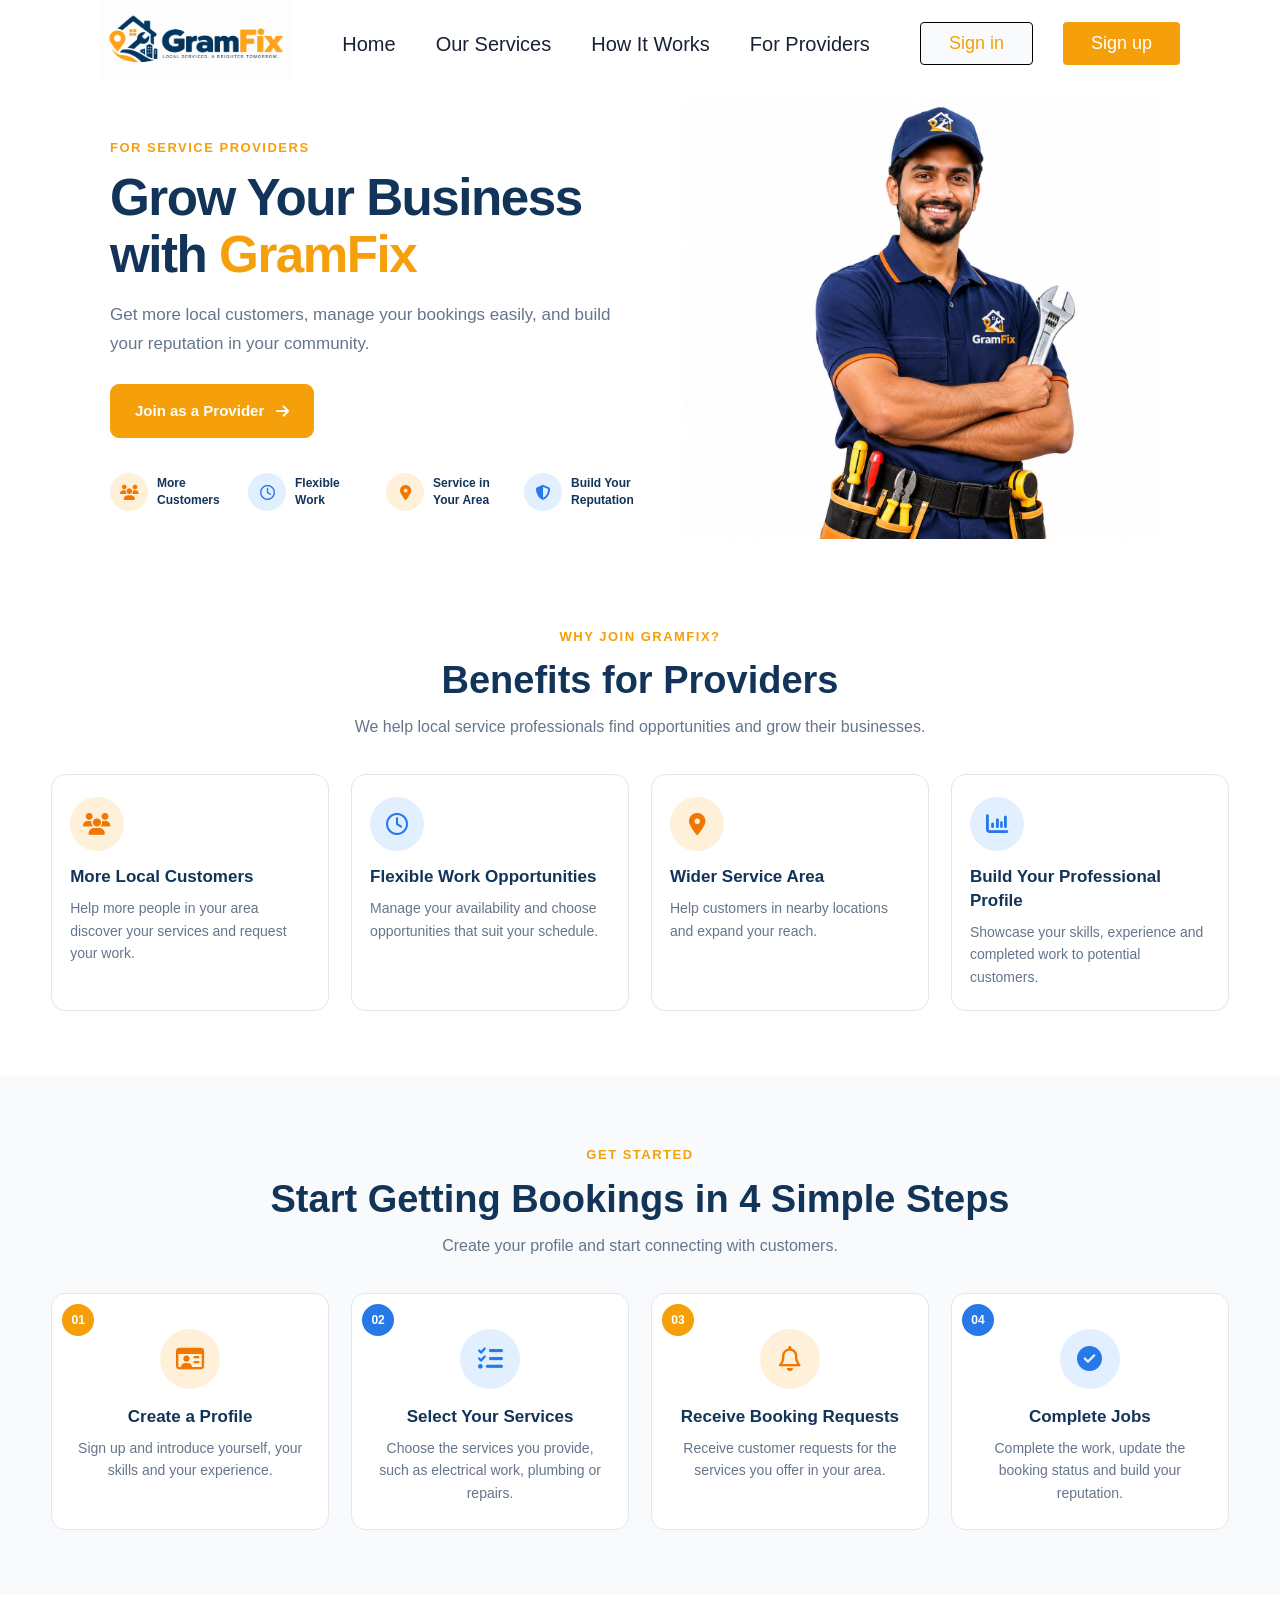
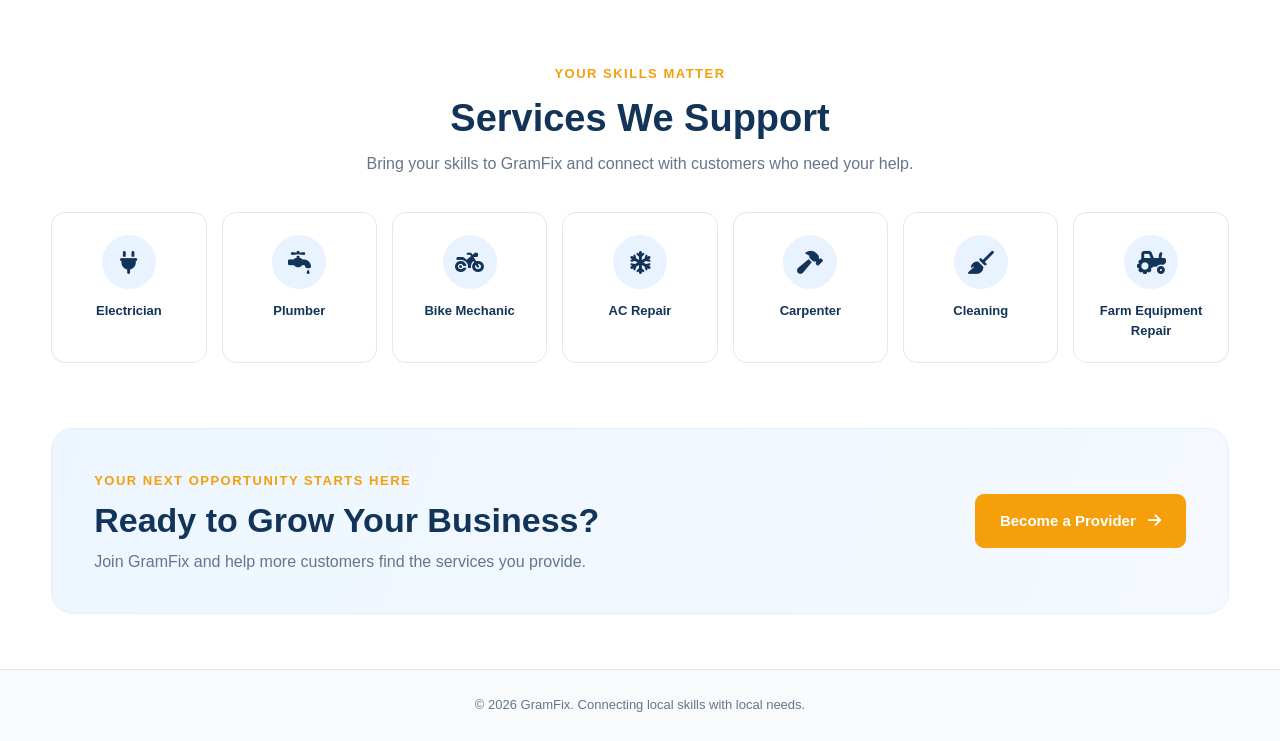
==== for_poviders.html @ dd723c1d "all nav page requirments completed" ====
<!doctype html>
<html lang="en">
    <head>
        <meta charset="UTF-8" />
        <meta name="viewport" content="width=device-width, initial-scale=1.0" />
        <title>GramFix</title>
        <link
            rel="stylesheet"
            href="https://cdnjs.cloudflare.com/ajax/libs/font-awesome/6.5.2/css/all.min.css"
        />
        <link rel="stylesheet" href="for_poviders.css" />
    </head>

    <body>
        <header class="site-header">
            <nav class="nav-bar">
                <div class="logo">
                    <img src="assets/logo.png" alt="logo image" />
                </div>
                <ul class="nav-menu">
                    <li><a href="index.html" class="active">Home</a></li>
                    <li><a href="our_services.html">Our Services</a></li>
                    <li><a href="how_it_works.html">How It Works</a></li>
                    <li><a href="for_poviders.html">For Providers </a></li>
                </ul>

                <div class="user-menu">
                    <button class="sign-in-button">Sign in</button>
                    <button class="sign-up-button">Sign up</button>
                </div>
            </nav>
        </header>

        <main>
            <section class="provider-hero">
                <div class="hero-content">
                    <span class="eyebrow">FOR SERVICE PROVIDERS</span>

                    <h1>
                        Grow Your Business<br />
                        with <span>GramFix</span>
                    </h1>

                    <p>
                        Get more local customers, manage your bookings easily,
                        and build your reputation in your community.
                    </p>

                    <a href="#join" class="primary-button">
                        Join as a Provider
                        <i class="fa-solid fa-arrow-right"></i>
                    </a>

                    <div class="hero-highlights">
                        <div class="highlight-item">
                            <span class="highlight-icon orange-icon">
                                <i class="fa-solid fa-users"></i>
                            </span>
                            <span>More<br />Customers</span>
                        </div>

                        <div class="highlight-item">
                            <span class="highlight-icon blue-icon">
                                <i class="fa-regular fa-clock"></i>
                            </span>
                            <span>Flexible<br />Work</span>
                        </div>

                        <div class="highlight-item">
                            <span class="highlight-icon orange-icon">
                                <i class="fa-solid fa-location-dot"></i>
                            </span>
                            <span>Service in<br />Your Area</span>
                        </div>

                        <div class="highlight-item">
                            <span class="highlight-icon blue-icon">
                                <i class="fa-solid fa-shield-halved"></i>
                            </span>
                            <span>Build Your<br />Reputation</span>
                        </div>
                    </div>
                </div>
                <div class="for-providers-img"><img src="assets\for-providers.jpeg" /></div>
            </section>

            <section class="benefits-section section-container">
                <div class="section-heading">
                    <span class="eyebrow">WHY JOIN GRAMFIX?</span>

                    <h2>Benefits for Providers</h2>

                    <p>
                        We help local service professionals find opportunities
                        and grow their businesses.
                    </p>
                </div>

                <div class="benefits-grid">
                    <article class="benefit-card">
                        <div class="benefit-icon orange-icon">
                            <i class="fa-solid fa-users"></i>
                        </div>

                        <h3>More Local Customers</h3>

                        <p>
                            Help more people in your area discover your services
                            and request your work.
                        </p>
                    </article>

                    <article class="benefit-card">
                        <div class="benefit-icon blue-icon">
                            <i class="fa-regular fa-clock"></i>
                        </div>

                        <h3>Flexible Work Opportunities</h3>

                        <p>
                            Manage your availability and choose opportunities
                            that suit your schedule.
                        </p>
                    </article>

                    <article class="benefit-card">
                        <div class="benefit-icon orange-icon">
                            <i class="fa-solid fa-location-dot"></i>
                        </div>

                        <h3>Wider Service Area</h3>

                        <p>
                            Help customers in nearby locations and expand your
                            reach.
                        </p>
                    </article>

                    <article class="benefit-card">
                        <div class="benefit-icon blue-icon">
                            <i class="fa-solid fa-chart-column"></i>
                        </div>

                        <h3>Build Your Professional Profile</h3>

                        <p>
                            Showcase your skills, experience and completed work
                            to potential customers.
                        </p>
                    </article>
                </div>
            </section>

            <section class="provider-steps-section">
                <div class="section-container">
                    <div class="section-heading">
                        <span class="eyebrow">GET STARTED</span>

                        <h2>Start Getting Bookings in 4 Simple Steps</h2>

                        <p>
                            Create your profile and start connecting with
                            customers.
                        </p>
                    </div>

                    <div class="steps-grid">
                        <article class="step-card">
                            <span class="step-number orange-number">01</span>

                            <div class="step-icon orange-icon">
                                <i class="fa-regular fa-id-card"></i>
                            </div>

                            <h3>Create a Profile</h3>

                            <p>
                                Sign up and introduce yourself, your skills and
                                your experience.
                            </p>
                        </article>

                        <article class="step-card">
                            <span class="step-number blue-number">02</span>

                            <div class="step-icon blue-icon">
                                <i class="fa-solid fa-list-check"></i>
                            </div>

                            <h3>Select Your Services</h3>

                            <p>
                                Choose the services you provide, such as
                                electrical work, plumbing or repairs.
                            </p>
                        </article>

                        <article class="step-card">
                            <span class="step-number orange-number">03</span>

                            <div class="step-icon orange-icon">
                                <i class="fa-regular fa-bell"></i>
                            </div>

                            <h3>Receive Booking Requests</h3>

                            <p>
                                Receive customer requests for the services you
                                offer in your area.
                            </p>
                        </article>

                        <article class="step-card">
                            <span class="step-number blue-number">04</span>

                            <div class="step-icon blue-icon">
                                <i class="fa-solid fa-circle-check"></i>
                            </div>

                            <h3>Complete Jobs</h3>

                            <p>
                                Complete the work, update the booking status and
                                build your reputation.
                            </p>
                        </article>
                    </div>
                </div>
            </section>

            <section class="services-section section-container">
                <div class="section-heading">
                    <span class="eyebrow">YOUR SKILLS MATTER</span>

                    <h2>Services We Support</h2>

                    <p>
                        Bring your skills to GramFix and connect with customers
                        who need your help.
                    </p>
                </div>

                <div class="provider-services-grid">
                    <article class="provider-service">
                        <div class="service-icon">
                            <i class="fa-solid fa-plug"></i>
                        </div>
                        <h3>Electrician</h3>
                    </article>

                    <article class="provider-service">
                        <div class="service-icon">
                            <i class="fa-solid fa-faucet-drip"></i>
                        </div>
                        <h3>Plumber</h3>
                    </article>

                    <article class="provider-service">
                        <div class="service-icon">
                            <i class="fa-solid fa-motorcycle"></i>
                        </div>
                        <h3>Bike Mechanic</h3>
                    </article>

                    <article class="provider-service">
                        <div class="service-icon">
                            <i class="fa-solid fa-snowflake"></i>
                        </div>
                        <h3>AC Repair</h3>
                    </article>

                    <article class="provider-service">
                        <div class="service-icon">
                            <i class="fa-solid fa-hammer"></i>
                        </div>
                        <h3>Carpenter</h3>
                    </article>

                    <article class="provider-service">
                        <div class="service-icon">
                            <i class="fa-solid fa-broom"></i>
                        </div>
                        <h3>Cleaning</h3>
                    </article>

                    <article class="provider-service">
                        <div class="service-icon">
                            <i class="fa-solid fa-tractor"></i>
                        </div>
                        <h3>Farm Equipment Repair</h3>
                    </article>
                </div>
            </section>

            <section class="join-section section-container" id="join">
                <div class="join-content">
                    <span class="eyebrow"
                        >YOUR NEXT OPPORTUNITY STARTS HERE</span
                    >

                    <h2>Ready to Grow Your Business?</h2>

                    <p>
                        Join GramFix and help more customers find the services
                        you provide.
                    </p>
                </div>

                <a href="#" class="primary-button join-button">
                    Become a Provider
                    <i class="fa-solid fa-arrow-right"></i>
                </a>
            </section>
        </main>

        <footer class="site-footer">
            <p>© 2026 GramFix. Connecting local skills with local needs.</p>
        </footer>
    </body>
</html>
---- for_poviders.css ----
:root {
    --primary: hsl(211, 67%, 21%);
    --primary-light: hsl(211, 64%, 40%);
    --accent: hsl(38, 92%, 50%);
    --accent-light: hsl(43, 96%, 56%);
    --background: hsl(210, 40%, 98%);
    --white: hsl(0, 0%, 100%);
    --text-primary: hsl(221, 38%, 15%);
    --text-secondary: hsl(215, 16%, 47%);
    --border: hsl(214, 32%, 91%);
}

* {
    margin: 0;
    padding: 0;
    box-sizing: border-box;
}

html {
    scroll-behavior: smooth;
}

.nav-bar {
    display: flex;
    justify-content: space-between;
    align-items: center;
    padding: 0 100px;
}

.logo img {
    height: 80px;
}

.nav-menu {
    display: flex;
    justify-content: center;
    list-style: none;
    gap: 40px;
}

.nav-menu li a {
    color: var(--text-primary);
    text-decoration: none;
    font-size: 20px;
    font-weight: 500;
}

.nav-menu li a:hover {
    color: var(--accent);
}

.user-menu {
    display: flex;
    gap: 30px;
}

.user-menu button {
    padding: 10px 28px;
    border-radius: 4px;
    font-size: 18px;
}

.sign-in-button {
    color: var(--accent);
    background-color: var(--background);
    border: 1px solid black;
}

.sign-up-button {
    background-color: var(--accent);
    color: var(--white);
    border: none;
}

body {
    font-family: Arial, Helvetica, sans-serif;
    background: var(--white);
    color: var(--text-primary);
    line-height: 1.6;
}

a {
    color: inherit;
    text-decoration: none;
}

img {
    height: 440px;
}

.section-container {
    width: min(1200px, 92%);
    margin: 0 auto;
}

.eyebrow {
    display: inline-block;
    margin-bottom: 10px;
    color: var(--accent);
    font-size: 13px;
    font-weight: 800;
    letter-spacing: 1.5px;
}

.primary-button {
    display: inline-flex;
    align-items: center;
    justify-content: center;
    gap: 12px;
    padding: 14px 24px;
    border: 1px solid var(--accent);
    border-radius: 9px;
    background: var(--accent);
    color: var(--white);
    font-size: 15px;
    font-weight: 700;
    cursor: pointer;
    transition: 0.2s ease;
}

.primary-button:hover {
    background: #e88700;
    border-color: #e88700;
    transform: translateY(-2px);
}

.primary-button i {
    transition: transform 0.2s ease;
}

.primary-button:hover i {
    transform: translateX(4px);
}

.orange-icon {
    color: #f07800;
    background: #fff0d9;
}

.blue-icon {
    color: #2879e8;
    background: #e1efff;
}

.provider-hero {
    display: grid;
    grid-template-columns: 1.05fr 0.95fr;
    align-items: center;
    gap: 35px;
    min-height: 470px;
    padding: 0px 110px;
    overflow: hidden;
}

.hero-content {
    position: relative;
    z-index: 2;
}

.hero-content h1 {
    margin-bottom: 18px;
    color: var(--primary);
    font-size: clamp(34px, 4vw, 54px);
    font-weight: 800;
    line-height: 1.12;
    letter-spacing: -1.5px;
}

.hero-content h1 span {
    color: var(--accent);
}

.hero-content > p {
    max-width: 520px;
    margin-bottom: 25px;
    color: var(--text-secondary);
    font-size: 17px;
    line-height: 1.7;
}

.hero-highlights {
    display: grid;
    grid-template-columns: repeat(4, minmax(0, 1fr));
    gap: 14px;
    margin-top: 35px;
}

.highlight-item {
    display: flex;
    align-items: center;
    gap: 9px;
    color: var(--primary);
    font-size: 12px;
    font-weight: 700;
    line-height: 1.4;
}

.highlight-icon {
    display: flex;
    align-items: center;
    justify-content: center;
    width: 38px;
    height: 38px;
    flex-shrink: 0;
    border-radius: 50%;
    font-size: 15px;
}

.hero-visual {
    position: relative;
    display: flex;
    align-items: center;
    justify-content: center;
    min-height: 350px;
}

.hero-decoration {
    position: absolute;
    width: 340px;
    height: 340px;
    border-radius: 50%;
    background: #dcecff;
}

.hero-worker {
    position: relative;
    z-index: 1;
    width: 100%;
    max-width: 420px;
    height: 390px;
    object-fit: cover;
    object-position: center;
    border-radius: 180px 180px 20px 20px;
    box-shadow: 0 15px 35px rgba(18, 53, 91, 0.12);
}

.growth-note {
    position: absolute;
    z-index: 2;
    top: 25px;
    left: -12px;
    display: flex;
    align-items: center;
    gap: 10px;
    padding: 13px 17px;
    border: 1px solid var(--border);
    border-radius: 12px;
    background: var(--white);
    color: var(--primary);
    box-shadow: 0 8px 25px rgba(18, 53, 91, 0.1);
    font-size: 14px;
    font-weight: 700;
}

.growth-note i {
    color: var(--accent);
    font-size: 22px;
}

.booking-notification {
    position: absolute;
    z-index: 3;
    right: -5px;
    bottom: 25px;
    display: flex;
    align-items: center;
    gap: 12px;
    max-width: 255px;
    padding: 15px;
    border: 1px solid var(--border);
    border-radius: 13px;
    background: var(--white);
    box-shadow: 0 8px 25px rgba(18, 53, 91, 0.1);
}

.notification-icon {
    display: flex;
    align-items: center;
    justify-content: center;
    width: 40px;
    height: 40px;
    flex-shrink: 0;
    border-radius: 50%;
    background: #e4f7eb;
    color: #168b4b;
}

.booking-notification strong {
    color: var(--primary);
    font-size: 12px;
}

.booking-notification p {
    margin-top: 3px;
    color: var(--text-secondary);
    font-size: 11px;
    line-height: 1.4;
}

.section-heading {
    max-width: 750px;
    margin: 0 auto 35px;
    text-align: center;
}

.section-heading h2 {
    margin-bottom: 9px;
    color: var(--primary);
    font-size: clamp(27px, 3vw, 38px);
    font-weight: 800;
    line-height: 1.25;
}

.section-heading > p {
    color: var(--text-secondary);
    font-size: 16px;
}

.benefit-card,
.step-card,
.provider-service {
    min-width: 0;
    padding: 22px 18px;
    border: 1px solid var(--border);
    border-radius: 14px;
    background: var(--white);
    transition: 0.2s ease;
}

.benefit-card:hover,
.step-card:hover,
.provider-service:hover {
    border-color: var(--accent);
    background: #fffaf2;
    transform: translateY(-3px);
}

.benefits-section {
    padding-top: 65px;
    padding-bottom: 65px;
}

.benefits-grid {
    display: grid;
    grid-template-columns: repeat(4, minmax(0, 1fr));
    gap: 22px;
}

.benefit-card {
    text-align: left;
}

.benefit-icon {
    display: flex;
    align-items: center;
    justify-content: center;
    width: 54px;
    height: 54px;
    margin-bottom: 14px;
    border-radius: 50%;
    font-size: 22px;
}

.benefit-card h3 {
    margin-bottom: 8px;
    color: var(--primary);
    font-size: 17px;
    line-height: 1.4;
}

.benefit-card p {
    color: var(--text-secondary);
    font-size: 14px;
    line-height: 1.6;
}

.provider-steps-section {
    padding: 65px 0;
    background: var(--background);
}

.steps-grid {
    display: grid;
    grid-template-columns: repeat(4, minmax(0, 1fr));
    gap: 22px;
}

.step-card {
    position: relative;
    padding: 25px 18px;
    text-align: center;
}

.step-number {
    position: absolute;
    top: 10px;
    left: 10px;
    display: flex;
    align-items: center;
    justify-content: center;
    width: 32px;
    height: 32px;
    border-radius: 50%;
    color: var(--white);
    font-size: 12px;
    font-weight: 800;
}

.orange-number {
    background: var(--accent);
}

.blue-number {
    background: #2879e8;
}

.step-icon {
    display: flex;
    align-items: center;
    justify-content: center;
    width: 60px;
    height: 60px;
    margin: 10px auto 16px;
    border-radius: 50%;
    font-size: 25px;
}

.step-card h3 {
    margin-bottom: 8px;
    color: var(--primary);
    font-size: 17px;
    line-height: 1.4;
}

.step-card p {
    color: var(--text-secondary);
    font-size: 14px;
    line-height: 1.6;
}

.services-section {
    padding-top: 65px;
    padding-bottom: 65px;
}

.provider-services-grid {
    display: grid;
    grid-template-columns: repeat(7, minmax(0, 1fr));
    gap: 15px;
}

.provider-service {
    padding: 22px 10px;
    text-align: center;
}

.service-icon {
    display: flex;
    align-items: center;
    justify-content: center;
    width: 54px;
    height: 54px;
    margin: 0 auto 12px;
    border-radius: 50%;
    background: #e9f2ff;
    color: var(--primary);
    font-size: 23px;
}

.provider-service h3 {
    color: var(--primary);
    font-size: 13px;
    line-height: 1.5;
}

.join-section {
    display: flex;
    align-items: center;
    justify-content: space-between;
    gap: 30px;
    margin-bottom: 55px;
    padding: 38px 42px;
    border: 1px solid #e3efff;
    border-radius: 22px;
    background: linear-gradient(110deg, #edf6ff, #f5f9ff);
}

.join-content {
    max-width: 720px;
}

.join-content .eyebrow {
    margin-bottom: 7px;
}

.join-content h2 {
    margin-bottom: 8px;
    color: var(--primary);
    font-size: clamp(25px, 3vw, 34px);
    line-height: 1.25;
}

.join-content p {
    color: var(--text-secondary);
    font-size: 16px;
}

.join-button {
    flex-shrink: 0;
}

.site-footer {
    padding: 25px 15px;
    border-top: 1px solid var(--border);
    background: var(--background);
    text-align: center;
}

.site-footer p {
    color: var(--text-secondary);
    font-size: 13px;
}
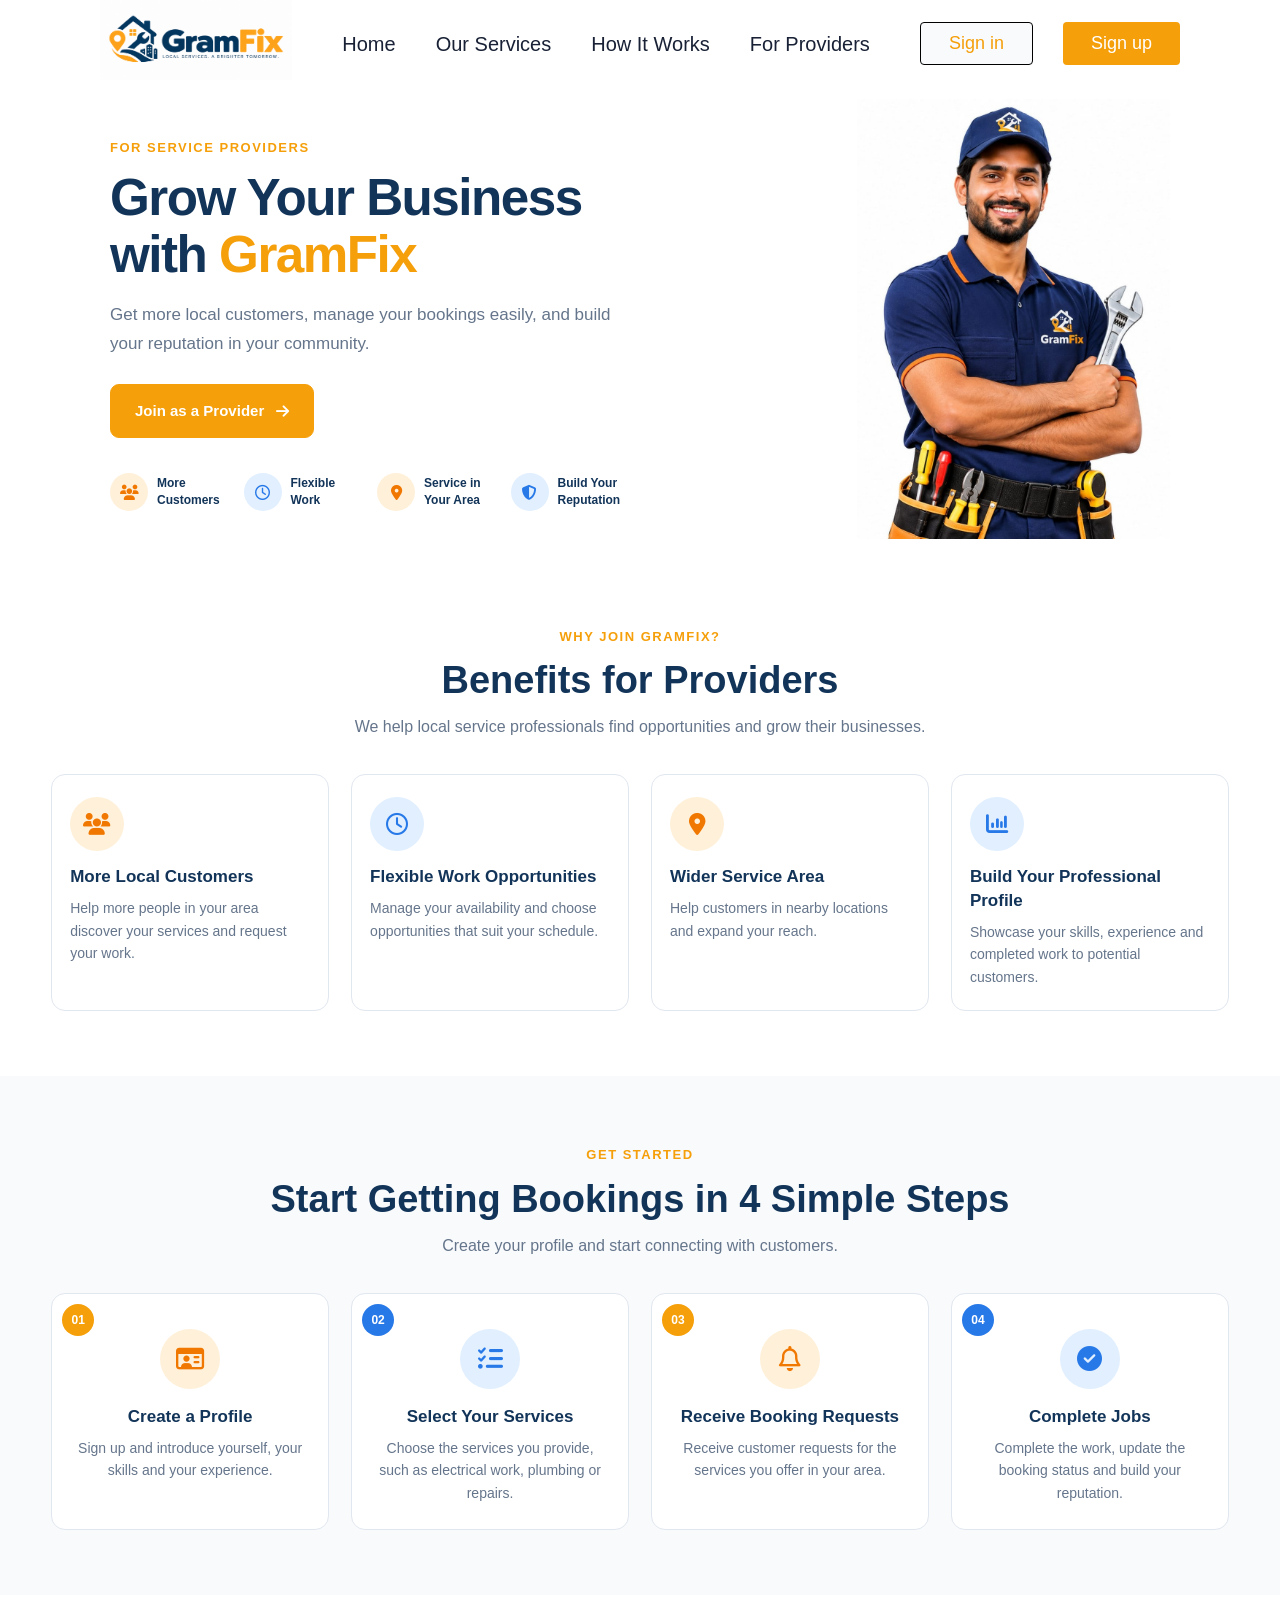
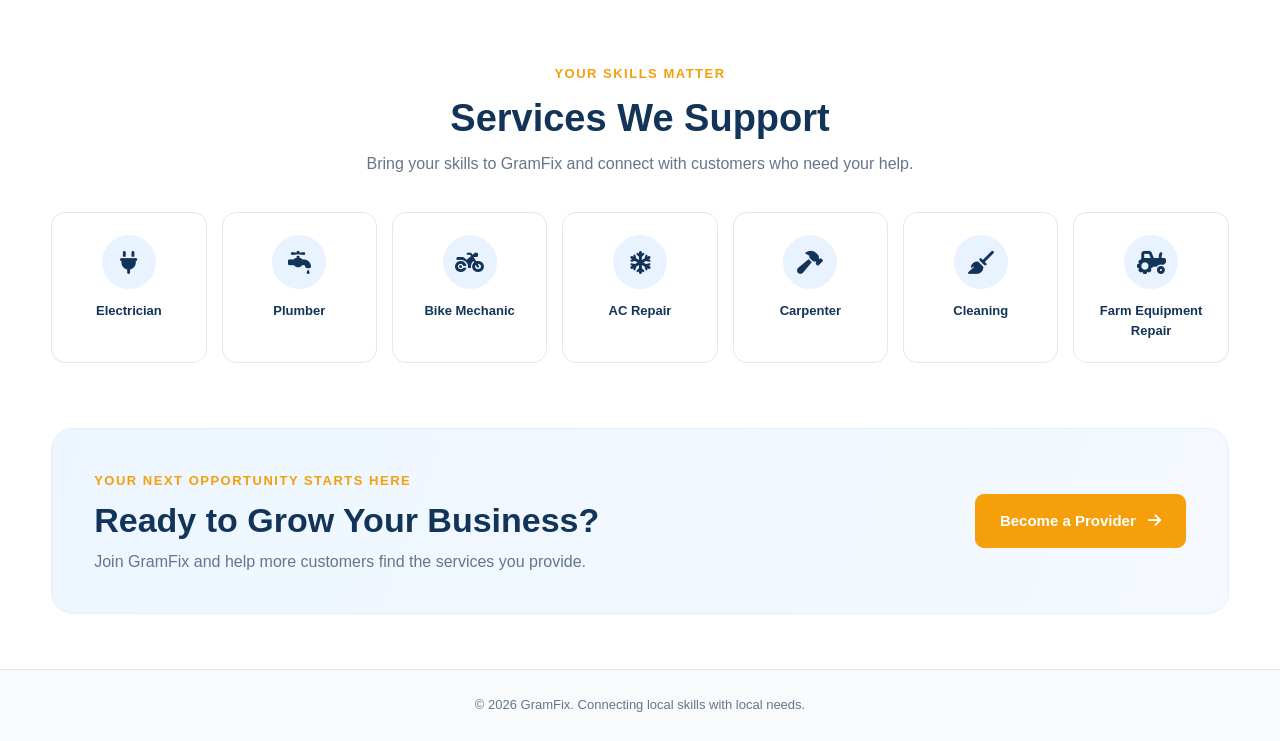
==== commit 3c91d759: "Home page and our services pages updated. and file formate are rearanged" ====
--- a/for_poviders.html
+++ b/for_poviders.html
@@ -8,7 +8,7 @@
             rel="stylesheet"
             href="https://cdnjs.cloudflare.com/ajax/libs/font-awesome/6.5.2/css/all.min.css"
         />
-        <link rel="stylesheet" href="for_poviders.css" />
+        <link rel="stylesheet" href="css\for_poviders.css" />
     </head>
 
     <body>
